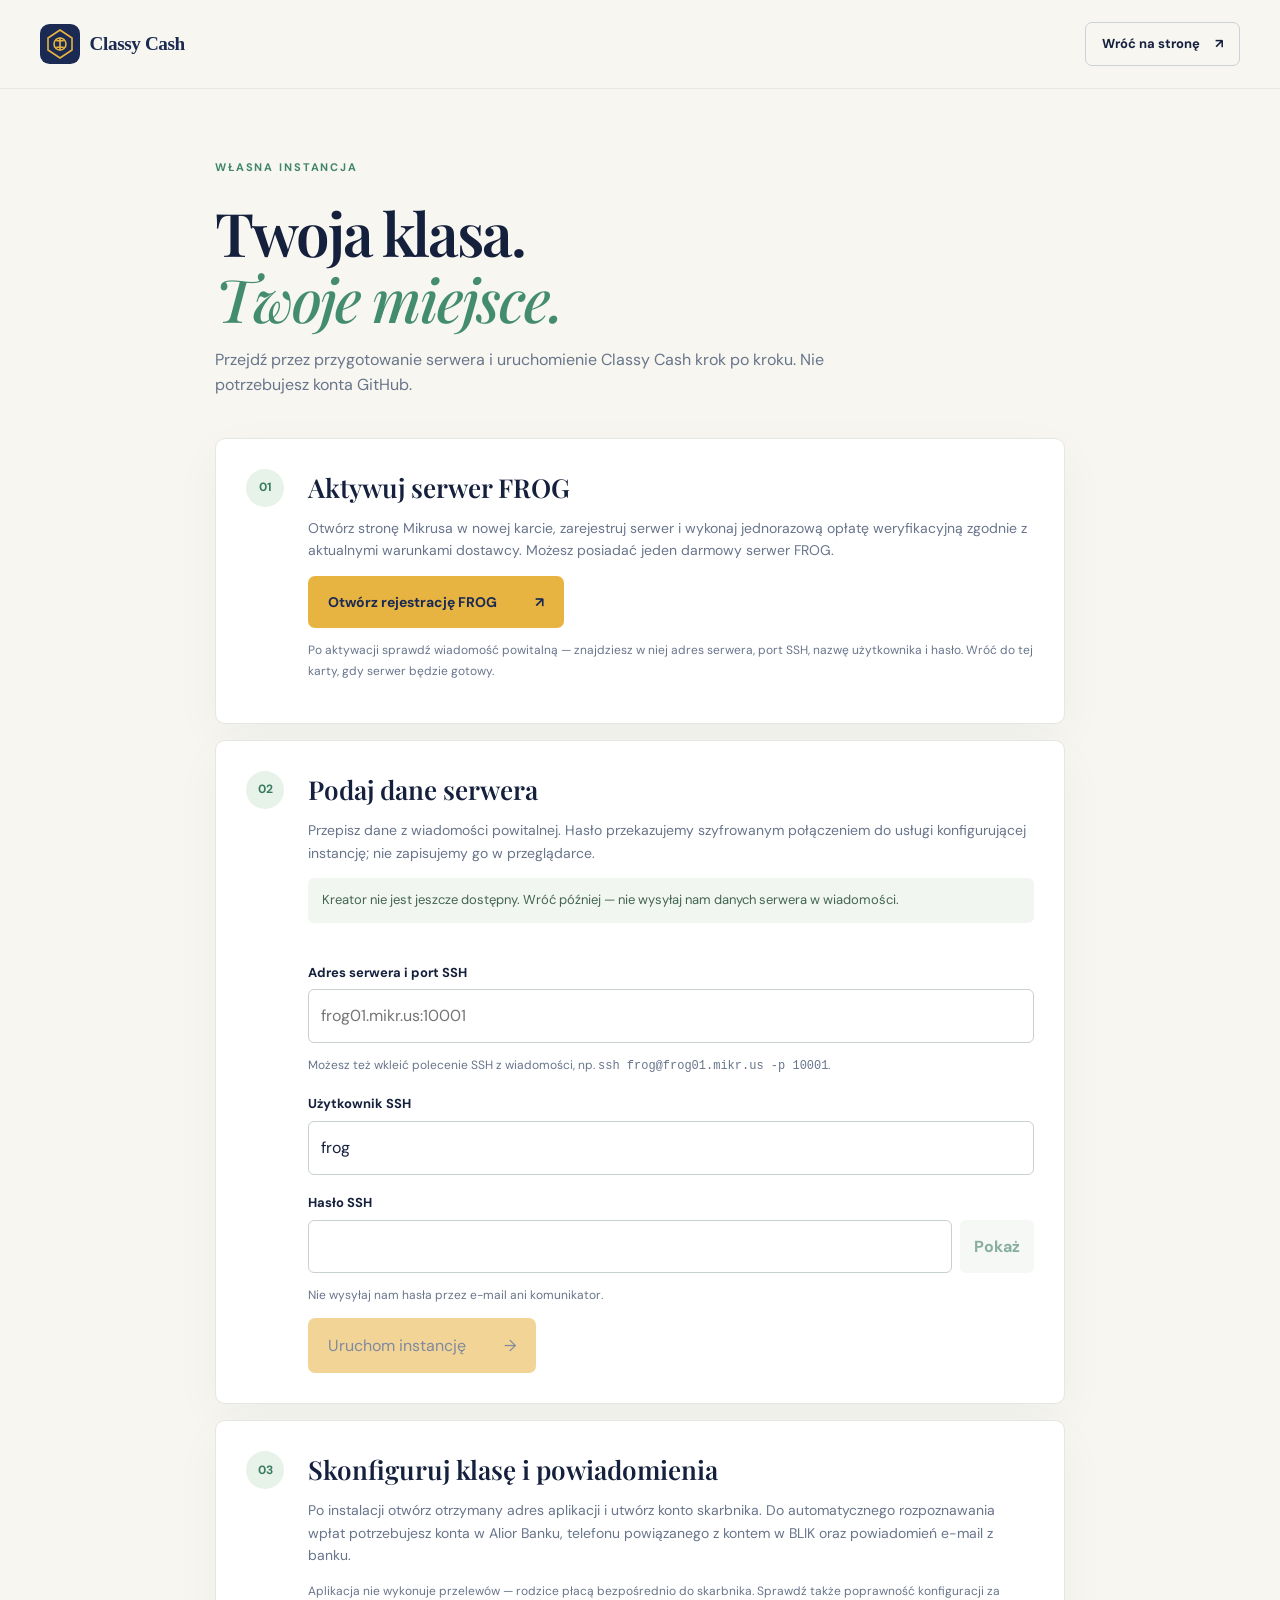
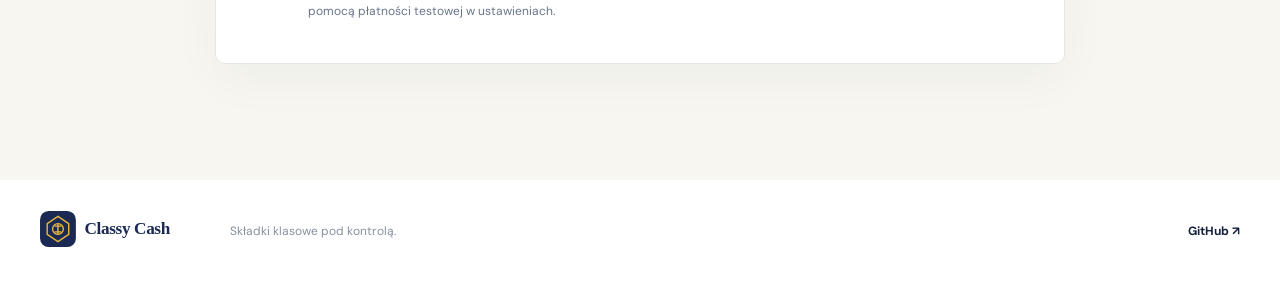
==== start.html @ f27b6c05 "Add guided FROG setup interface" ====
<!doctype html>
<html lang="pl">
<head>
  <meta charset="utf-8">
  <meta name="viewport" content="width=device-width,initial-scale=1">
  <meta name="robots" content="noindex">
  <meta name="theme-color" content="#1a2a52">
  <link rel="icon" href="assets/brand/icon.svg" type="image/svg+xml">
  <link rel="stylesheet" href="style.css">
  <link rel="stylesheet" href="wizard.css">
  <script src="wizard.js" defer></script>
  <title>Własna instancja — Classy Cash</title>
</head>
<body>
  <a class="skip" href="#tresc">Przejdź do treści</a>
  <header class="site-header"><nav class="nav wrap" aria-label="Nawigacja"><a class="brand" href="/"><img src="assets/brand/logo.svg" alt="Classy Cash" width="184" height="40"></a><a class="nav-cta" href="/">Wróć na stronę <span aria-hidden="true">↗</span></a></nav></header>
  <main id="tresc" class="wizard wrap">
    <div class="wizard-intro"><p class="section-label">WŁASNA INSTANCJA</p><h1>Twoja klasa.<br><em>Twoje miejsce.</em></h1><p>Przejdź przez przygotowanie serwera i uruchomienie Classy Cash krok po kroku. Nie potrzebujesz konta GitHub.</p></div>
    <section class="wizard-card" aria-labelledby="register-heading"><span class="wizard-number">01</span><div><h2 id="register-heading">Aktywuj serwer FROG</h2><p>Otwórz stronę Mikrusa w nowej karcie, zarejestruj serwer i wykonaj jednorazową opłatę weryfikacyjną zgodnie z aktualnymi warunkami dostawcy. Możesz posiadać jeden darmowy serwer FROG.</p><a class="button button-gold" href="https://frog.mikr.us/" target="_blank" rel="noopener noreferrer">Otwórz rejestrację FROG <span aria-hidden="true">↗</span><span class="sr-only"> (otwiera nową kartę)</span></a><p class="wizard-hint">Po aktywacji sprawdź wiadomość powitalną — znajdziesz w niej adres serwera, port SSH, nazwę użytkownika i hasło. Wróć do tej karty, gdy serwer będzie gotowy.</p></div></section>
    <section class="wizard-card" aria-labelledby="server-heading"><span class="wizard-number">02</span><div><h2 id="server-heading">Podaj dane serwera</h2><p>Przepisz dane z wiadomości powitalnej. Hasło przekazujemy szyfrowanym połączeniem do usługi konfigurującej instancję; nie zapisujemy go w przeglądarce.</p><div id="availability" class="wizard-notice" role="status">Sprawdzamy dostępność kreatora…</div>
      <form id="setup-form" novalidate>
        <fieldset id="setup-fields" disabled><label for="host">Adres serwera i port SSH</label><input id="host" name="host" placeholder="frog01.mikr.us:10001" autocomplete="off" autocapitalize="none" spellcheck="false" required><p class="wizard-hint">Możesz też wkleić polecenie SSH z wiadomości, np. <code>ssh frog@frog01.mikr.us -p 10001</code>.</p>
        <label for="login">Użytkownik SSH</label><input id="login" name="login" value="frog" autocomplete="username" autocapitalize="none" spellcheck="false" required>
        <label for="password">Hasło SSH</label><div class="password-row"><input id="password" name="password" type="password" autocomplete="current-password" required><button id="show-password" type="button" aria-controls="password" aria-pressed="false">Pokaż</button></div><p class="wizard-hint">Nie wysyłaj nam hasła przez e-mail ani komunikator.</p>
        <button class="button button-gold" type="submit">Uruchom instancję <span aria-hidden="true">→</span></button></fieldset>
      </form><div id="setup-status" class="wizard-notice" role="status" aria-live="polite" hidden></div>
    </div></section>
    <section class="wizard-card" aria-labelledby="finish-heading"><span class="wizard-number">03</span><div><h2 id="finish-heading">Skonfiguruj klasę i powiadomienia</h2><p>Po instalacji otwórz otrzymany adres aplikacji i utwórz konto skarbnika. Do automatycznego rozpoznawania wpłat potrzebujesz konta w Alior Banku, telefonu powiązanego z kontem w BLIK oraz powiadomień e-mail z banku.</p><p class="wizard-hint">Aplikacja nie wykonuje przelewów — rodzice płacą bezpośrednio do skarbnika. Sprawdź także poprawność konfiguracji za pomocą płatności testowej w ustawieniach.</p></div></section>
  </main>
  <footer><div class="wrap footer-inner"><a class="footer-brand" href="/"><img src="assets/brand/logo.svg" alt="Classy Cash" width="165" height="36"></a><p>Składki klasowe pod kontrolą.</p><a href="https://github.com/classy-cash">GitHub ↗</a></div></footer>
</body></html>
---- style.css ----
@import url('https://fonts.googleapis.com/css2?family=DM+Sans:wght@400;500;600;700&family=Playfair+Display:ital,wght@0,500;0,600;0,700;1,500;1,600&display=swap');
:root{--navy:#1a2a52;--ink:#15203d;--amber:#e8b441;--green:#2aa57f;--ivory:#f7f6f0;--muted:#64708a;--line:#e3e4df;--serif:'Playfair Display',Georgia,serif;--sans:'DM Sans',Inter,system-ui,sans-serif}
*{box-sizing:border-box}html{scroll-behavior:smooth}body{margin:0;background:var(--ivory);color:var(--ink);font-family:var(--sans);font-size:16px;line-height:1.6}a{color:inherit}button,a,summary{outline-offset:4px}a:focus-visible,summary:focus-visible{outline:3px solid var(--green)}.wrap{width:min(100% - 48px,1200px);margin-inline:auto}.skip{position:absolute;top:-80px;left:16px;z-index:10;background:#fff;padding:8px 16px}.skip:focus{top:8px}.site-header{background:var(--ivory);border-bottom:1px solid rgba(26,42,82,.08)}.nav{height:88px;display:flex;align-items:center;gap:35px}.brand{display:flex;align-items:center;margin-right:auto}.brand img{width:184px;height:auto}.nav-links{display:flex;align-items:center;gap:32px;font-size:13px;font-weight:600}.nav-links a{text-decoration:none}.nav-links a:hover,.text-link:hover{text-decoration:underline}.nav-cta{font-size:13px;font-weight:700;text-decoration:none;border:1px solid #cbd1d7;border-radius:7px;padding:11px 16px}.nav-cta span{margin-left:12px}.hero{background:var(--navy);color:#fff;overflow:hidden}.hero-inner{min-height:598px;display:grid;grid-template-columns:1fr 1fr;align-items:center;gap:70px;padding-block:75px 65px}.hero-copy{position:relative;z-index:1}.eyebrow,.section-label{font-size:11px;letter-spacing:.17em;font-weight:700;color:#40866c;margin:0 0 22px}.eyebrow{color:#e8b441}.dot{display:inline-block;width:7px;height:7px;border-radius:50%;background:var(--amber);margin-right:9px;vertical-align:2px}.hero h1,.section h2,.closing h2{font-family:var(--serif);font-weight:600;line-height:1.12;letter-spacing:-.035em;margin:0}.hero h1{font-size:clamp(48px,5vw,72px)}h1 em,h2 em{font-weight:500;color:var(--amber)}.hero-lede{max-width:490px;color:#d5dce8;font-size:17px;line-height:1.8;margin:28px 0 29px}.hero-actions{display:flex;gap:12px;flex-wrap:wrap}.button{display:inline-flex;align-items:center;justify-content:center;gap:38px;padding:15px 20px;border-radius:7px;text-decoration:none;font-weight:700;font-size:14px}.button-gold{background:var(--amber);color:var(--navy)}.button-gold:hover{background:#f4c95e}.button-ghost{border:1px solid rgba(255,255,255,.32);color:#fff}.button-ghost:hover{background:rgba(255,255,255,.08)}.hero-note{font-size:12px;color:#b9c4d8;margin:25px 0 0}.hero-note span{color:var(--amber);margin-right:6px}.hero-visual{position:relative;min-width:0}.visual-orbit{position:absolute;border:1px solid rgba(232,180,65,.16);border-radius:50%;pointer-events:none}.orbit-one{width:510px;height:510px;top:-100px;left:-40px}.orbit-two{width:650px;height:650px;top:-170px;left:-110px}.dashboard{position:relative;background:#fff;border-radius:11px;color:var(--ink);box-shadow:0 24px 65px rgba(4,15,36,.26);transform:rotate(1.5deg);overflow:hidden}.dashboard-top{height:53px;border-bottom:1px solid #edf0ee;display:flex;align-items:center;justify-content:space-between;padding:0 20px}.dashboard-brand{display:flex;align-items:center;gap:9px;font-family:var(--serif);font-size:13px}.dashboard-menu{color:#a7b0c0;letter-spacing:3px}.dashboard-body{padding:21px}.dashboard-kicker{font-size:8px;color:#8a98a1;font-weight:700;letter-spacing:.12em;margin:0}.dashboard-kicker span{color:#dbb156;margin:0 8px}.dashboard h2{font-family:var(--serif);font-size:23px;margin:10px 0 0}.dashboard h2 span{color:#d4aa46}.dashboard-sub{font-size:10px;color:#8c98a6;margin:2px 0 15px}.dashboard-cards{display:grid;grid-template-columns:1fr 1fr;gap:9px}.mini-card{background:#f8f9f6;border:1px solid #edf0ec;border-radius:7px;padding:12px;display:flex;flex-direction:column}.mini-card>span{font-size:9px;color:#7b8797}.mini-card strong{font-size:17px;margin-top:5px}.mini-card strong small{font-size:10px}.mini-card em{font-size:8px;font-style:normal;color:#549477;margin-top:2px}.dashboard-list{padding-top:18px}.list-title{display:flex;justify-content:space-between;font-size:10px}.list-title span{color:#8594a6;font-size:8px}.payment-row{display:flex;align-items:center;gap:9px;border-bottom:1px solid #eff1ef;padding:9px 0}.payment-row>div{display:flex;flex-direction:column;flex:1;line-height:1.3}.payment-row strong{font-size:9px}.payment-row small{font-size:8px;color:#95a0ac}.payment-row>b{font-size:9px;color:#367b61}.avatar{width:27px;height:27px;border-radius:50%;display:grid;place-items:center;font-size:8px;font-weight:700}.avatar-green{background:#e3f5ea;color:#45816b}.avatar-gold{background:#f7edcf;color:#99772f}.avatar-blue{background:#e6ecf5;color:#5c7294}.visual-caption{margin:0;padding:0 21px 12px;color:#929ba7;font-size:8px}.floating-note{position:absolute;right:-25px;bottom:48px;background:#fff;border-radius:8px;color:var(--ink);box-shadow:0 14px 35px rgba(0,0,0,.14);padding:11px 14px;display:flex;gap:10px;align-items:center}.floating-note div{display:flex;flex-direction:column}.floating-note strong{font-size:10px}.floating-note small{font-size:9px;color:#8a96a4}.check{width:28px;height:28px;border-radius:50%;background:#e6f5ee;color:#2b9271;display:grid;place-items:center;font-weight:700}.hero-bottom{border-top:1px solid rgba(255,255,255,.13);display:flex;justify-content:center;gap:30px;padding-block:20px;color:#b5c0d1;font-size:11px}.hero-bottom span:nth-child(even){color:var(--amber)}.section{padding-block:110px}.intro{display:grid;grid-template-columns:1fr 1fr;gap:30px 90px}.section h2,.closing h2{font-size:clamp(36px,4vw,54px)}.section h2 em{color:#438c70}.section-intro{max-width:470px;margin:34px 0 0;color:#66728a;line-height:1.85}.features{grid-column:1/-1;display:grid;grid-template-columns:repeat(4,1fr);gap:14px;margin-top:25px}.feature{background:#fff;border:1px solid #e9eae5;border-radius:9px;padding:23px 22px 26px;min-height:222px;position:relative}.feature-icon{width:40px;height:40px;background:#edf6f0;color:#398163;border-radius:8px;display:grid;place-items:center;font-size:19px}.feature-number{position:absolute;right:20px;top:24px;font-size:10px;color:#a9b2b4}.feature h3{font-family:var(--serif);font-size:18px;margin:22px 0 8px}.feature p{font-size:13px;line-height:1.7;color:#6b7890;margin:0}.how{background:#ebece3}.how-layout{display:grid;grid-template-columns:1fr 1fr;gap:100px}.how-heading>p:last-child{color:#68758b;max-width:390px;margin-top:24px}.steps article{display:flex;gap:23px;padding:23px 0;border-bottom:1px solid #d3d9d2}.steps article:first-child{padding-top:0}.steps article>span{font-family:var(--serif);color:#4a987b;font-size:22px}.steps h3{margin:0 0 4px;font-size:16px}.steps p{color:#6b7890;font-size:13px;line-height:1.7;margin:0}.demo{padding-block:110px}.demo-card{background:var(--navy);border-radius:12px;color:#fff;display:grid;grid-template-columns:1fr 1fr;overflow:hidden;min-height:390px}.demo-card>div:first-child{padding:60px 64px}.section-label-light{color:var(--amber)}.demo-card h2 em,.closing h2 em{color:var(--amber)}.demo-card p:not(.section-label){color:#cbd5e4;max-width:470px;font-size:15px}.availability{display:inline-block;background:rgba(255,255,255,.08);border:1px solid rgba(255,255,255,.14);border-radius:8px;font-size:12px;margin-top:14px;padding:13px 16px;color:#f0f2f5}.demo-illustration{position:relative;min-height:360px;background:radial-gradient(circle at 65% 55%,rgba(63,154,121,.4),transparent 60%)}.paper{position:absolute;background:#fff;border-radius:10px;width:260px;height:300px;top:52px;left:23%;box-shadow:0 16px 45px rgba(0,0,0,.17)}.paper-back{transform:rotate(11deg);background:#d5e6d5}.paper-front{transform:rotate(-5deg);padding:24px;color:var(--ink)}.paper-top{display:flex;justify-content:space-between;font-size:9px;letter-spacing:.12em;font-weight:700}.paper-top b{font-size:22px;color:var(--amber)}.paper-line{background:#e6ebe7;height:7px;border-radius:4px;width:75px;margin-top:10px}.paper-line.wide{width:145px;height:11px;background:#bac8c3;margin-top:20px}.paper-line.short{width:50px;height:5px}.paper-row{display:flex;align-items:center;gap:10px;border-bottom:1px solid #eff2ef;padding:13px 0}.paper-row i{background:#e9f4ec;border-radius:50%;width:30px;height:30px}.paper-row div{flex:1}.paper-row div .paper-line{margin-top:5px}.paper-row span{color:var(--green)}.install{display:grid;grid-template-columns:1fr 1fr;gap:120px;align-items:center}.install-copy>p:not(.section-label){max-width:440px;color:#68758b}.text-link{display:inline-block;margin-top:18px;color:#276c52;font-weight:700;text-decoration:none}.fine-print{font-size:12px;line-height:1.6}.install-panel{border:1px solid #e5e8e0;background:#fff;border-radius:10px;padding:30px;box-shadow:0 15px 60px rgba(26,42,82,.06)}.install-panel-top{display:flex;justify-content:space-between;font-size:10px;color:#759184;font-weight:700;letter-spacing:.15em}.install-panel-top span:last-child{color:var(--amber);font-size:20px}.install-panel h3{font-family:var(--serif);font-size:25px;margin:14px 0 24px}.install-panel ol{margin:0;padding:0;list-style:none}.install-panel li{display:flex;gap:15px;margin:20px 0}.install-panel li>span{flex:none;width:29px;height:29px;border-radius:50%;background:#e7f2e9;color:#397b62;display:grid;place-items:center;font-size:12px;font-weight:700}.install-panel li strong{font-size:14px}.install-panel li p{margin:3px 0 0;color:#718096;font-size:12px}.install-status{background:#f4f5f1;border-radius:6px;padding:12px;color:#6f7a88;font-size:12px}.faq{background:#eceee8}.faq-layout{display:grid;grid-template-columns:1fr 1fr;gap:100px}.faq-list details{border-bottom:1px solid #d5dbd4}.faq-list details:first-child{border-top:1px solid #d5dbd4}.faq-list summary{list-style:none;cursor:pointer;display:flex;justify-content:space-between;gap:20px;padding:21px 0;font-size:14px;font-weight:700}.faq-list summary::-webkit-details-marker{display:none}.faq-list summary:after{content:'+';font-size:20px;color:#4b9277;line-height:1}.faq-list details[open] summary:after{content:'−'}.faq-list details p{margin:0 0 22px;color:#66728a;font-size:13px;line-height:1.8}.closing{background:var(--navy);color:white}.closing-inner{padding-block:80px;display:flex;justify-content:space-between;align-items:end;gap:30px}.closing-inner p:not(.section-label){color:#bfcadd}.closing h2{font-size:clamp(36px,4vw,50px)}footer{background:#fff}.footer-inner{display:flex;align-items:center;gap:25px;padding-block:30px;font-size:12px;color:#8791a0}.footer-brand img{width:165px;height:auto}.footer-inner p{margin-right:auto}.footer-inner>a:last-child{font-weight:700;text-decoration:none;color:var(--ink)}@media(max-width:900px){.nav-links{gap:15px}.hero-inner{gap:35px}.features{grid-template-columns:repeat(2,1fr)}.how-layout,.faq-layout{gap:45px}.install{gap:45px}.floating-note{right:-5px}}@media(max-width:680px){.wrap{width:min(100% - 32px,1200px)}.nav{height:70px}.brand img{width:155px}.nav-links{display:none}.nav-cta{padding:8px 10px;font-size:12px}.hero-inner{grid-template-columns:1fr;padding-block:62px 55px;gap:65px}.hero h1{font-size:48px}.hero-lede{font-size:15px}.hero-visual{max-width:450px;margin:auto}.floating-note{right:-4px}.hero-bottom{gap:10px;flex-wrap:wrap;font-size:10px}.section{padding-block:75px}.intro,.how-layout,.install,.faq-layout{grid-template-columns:1fr;gap:25px}.section-intro{margin:0}.features{grid-template-columns:1fr 1fr;margin-top:8px}.feature{padding:18px;min-height:210px}.feature h3{font-size:16px}.demo-card{grid-template-columns:1fr}.demo-card>div:first-child{padding:38px 28px 15px}.demo-illustration{min-height:330px}.paper{left:calc(50% - 130px);top:10px}.install-panel{padding:24px}.closing-inner{display:block;padding-block:60px}.closing .button{margin-top:15px}.footer-inner{flex-wrap:wrap;gap:12px}.footer-inner p{width:100%;margin:0}.faq-list{margin-top:10px}}@media(max-width:390px){.features{grid-template-columns:1fr}.feature{min-height:0}.hero h1{font-size:41px}.dashboard-body{padding:15px}.mini-card strong{font-size:14px}.hero-bottom span:nth-child(even){display:none}}
---- wizard.css ----
.wizard{max-width:850px;padding-block:70px 100px}.wizard-intro{max-width:650px;margin-bottom:40px}.wizard h1{font:600 clamp(42px,6vw,60px)/1.1 var(--serif);letter-spacing:-.035em;margin:0}.wizard h1 em{color:#438c70}.wizard-intro>p:last-child{color:#68758b}.wizard-card{display:grid;grid-template-columns:44px 1fr;gap:18px;background:white;border:1px solid #e5e8e0;border-radius:10px;padding:30px;margin:16px 0;box-shadow:0 15px 50px rgba(26,42,82,.04)}.wizard-number{width:38px;height:38px;border-radius:50%;background:#e7f2e9;color:#397b62;display:grid;place-items:center;font-weight:700;font-size:12px}.wizard-card h2{font:600 26px/1.2 var(--serif);margin:3px 0 14px}.wizard-card p{color:#68758b;font-size:14px}.wizard-card .wizard-hint{font-size:12px;line-height:1.7}.wizard-card form{margin-top:22px}.wizard-card fieldset{border:0;padding:0;margin:0;min-width:0}.wizard-card label{display:block;font-size:13px;font-weight:700;margin:18px 0 6px}.wizard-card input{display:block;width:100%;border:1px solid #c8d1cb;border-radius:6px;padding:13px 12px;font:inherit;color:var(--ink);background:#fff}.wizard-card input:focus{outline:3px solid #a4d4bb;outline-offset:2px}.wizard-card button{border:0;cursor:pointer;font:inherit}.wizard-card button:focus-visible{outline:3px solid var(--green);outline-offset:4px}.wizard-card button:disabled{cursor:not-allowed;opacity:.55}.password-row{display:flex;gap:8px}.password-row button{background:#edf3ee;color:#276c52;border-radius:6px;font-weight:700;padding:0 14px}.wizard-notice{background:#f2f6f0;color:#426451;border-radius:6px;padding:12px 14px;font-size:13px}.wizard-notice.error{background:#fff1ee;color:#a3342c}.wizard-notice a{font-weight:700}.sr-only{position:absolute;width:1px;height:1px;padding:0;margin:-1px;overflow:hidden;clip:rect(0,0,0,0);white-space:nowrap;border:0}@media(max-width:600px){.wizard{padding-block:45px 70px}.wizard-card{grid-template-columns:1fr;padding:22px}.wizard-card .button{width:100%;gap:12px}}
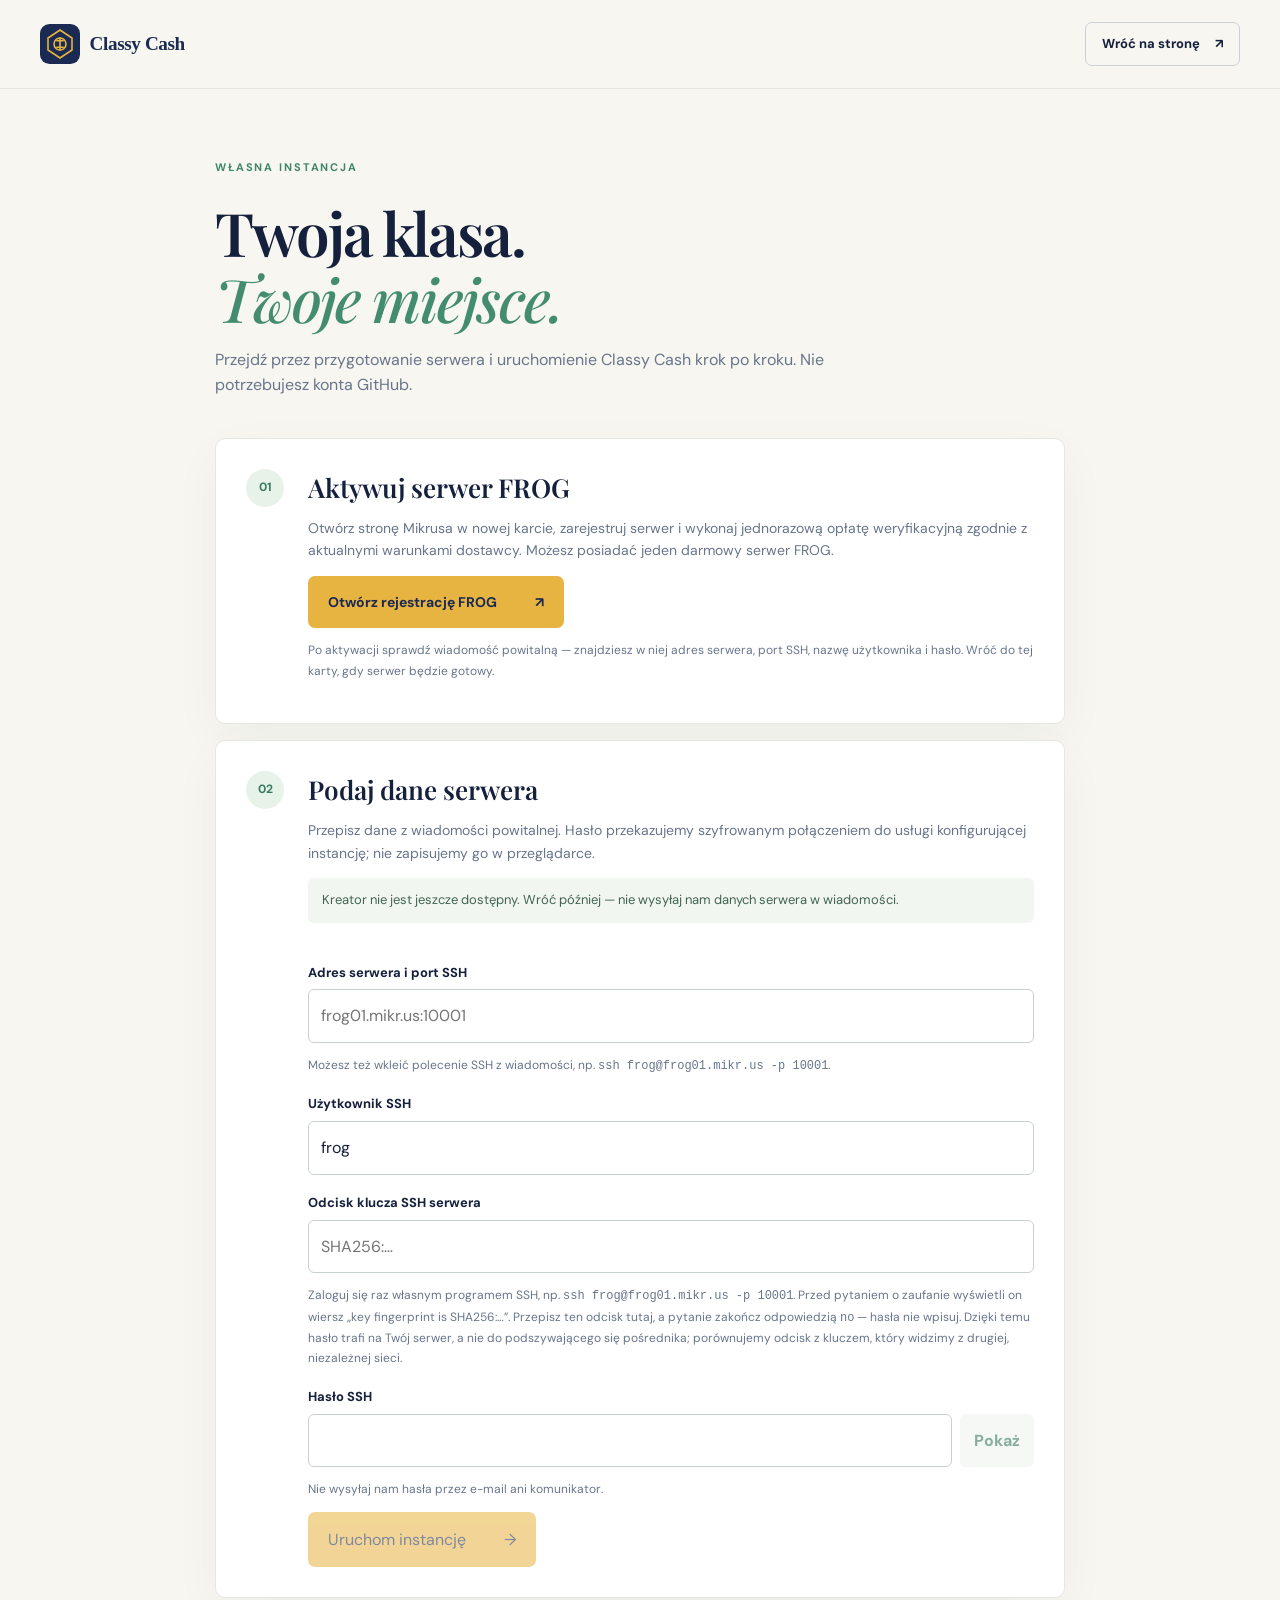
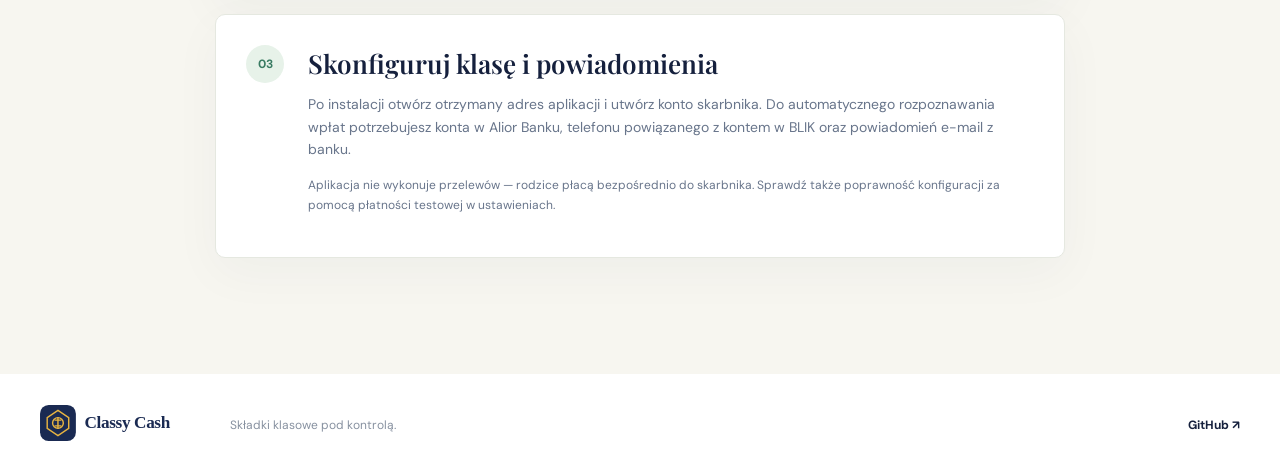
==== commit 6e8bfb60: "Ask for the server's SSH key fingerprint and allow a safe retry The setup service pins the host key " ====
--- a/start.html
+++ b/start.html
@@ -21,9 +21,10 @@
       <form id="setup-form" novalidate>
         <fieldset id="setup-fields" disabled><label for="host">Adres serwera i port SSH</label><input id="host" name="host" placeholder="frog01.mikr.us:10001" autocomplete="off" autocapitalize="none" spellcheck="false" required><p class="wizard-hint">Możesz też wkleić polecenie SSH z wiadomości, np. <code>ssh frog@frog01.mikr.us -p 10001</code>.</p>
         <label for="login">Użytkownik SSH</label><input id="login" name="login" value="frog" autocomplete="username" autocapitalize="none" spellcheck="false" required>
+        <label for="fingerprint">Odcisk klucza SSH serwera</label><input id="fingerprint" name="fingerprint" placeholder="SHA256:…" autocomplete="off" autocapitalize="none" spellcheck="false" required><p class="wizard-hint">Zaloguj się raz własnym programem SSH, np. <code>ssh frog@frog01.mikr.us -p 10001</code>. Przed pytaniem o zaufanie wyświetli on wiersz „key fingerprint is SHA256:…”. Przepisz ten odcisk tutaj, a pytanie zakończ odpowiedzią <code>no</code> — hasła nie wpisuj. Dzięki temu hasło trafi na Twój serwer, a nie do podszywającego się pośrednika; porównujemy odcisk z kluczem, który widzimy z drugiej, niezależnej sieci.</p>
         <label for="password">Hasło SSH</label><div class="password-row"><input id="password" name="password" type="password" autocomplete="current-password" required><button id="show-password" type="button" aria-controls="password" aria-pressed="false">Pokaż</button></div><p class="wizard-hint">Nie wysyłaj nam hasła przez e-mail ani komunikator.</p>
         <button class="button button-gold" type="submit">Uruchom instancję <span aria-hidden="true">→</span></button></fieldset>
-      </form><div id="setup-status" class="wizard-notice" role="status" aria-live="polite" hidden></div>
+      </form><div id="claim-notice" class="wizard-notice" role="status" hidden><strong>Zapisz kod pierwszego uruchomienia:</strong> <code id="claim-code"></code><p class="wizard-hint">Będzie potrzebny do założenia konta skarbnika. Zapisz go w bezpiecznym miejscu — nie pokażemy go ponownie po zamknięciu tej karty.</p></div><div id="setup-status" class="wizard-notice" role="status" aria-live="polite" hidden></div>
     </div></section>
     <section class="wizard-card" aria-labelledby="finish-heading"><span class="wizard-number">03</span><div><h2 id="finish-heading">Skonfiguruj klasę i powiadomienia</h2><p>Po instalacji otwórz otrzymany adres aplikacji i utwórz konto skarbnika. Do automatycznego rozpoznawania wpłat potrzebujesz konta w Alior Banku, telefonu powiązanego z kontem w BLIK oraz powiadomień e-mail z banku.</p><p class="wizard-hint">Aplikacja nie wykonuje przelewów — rodzice płacą bezpośrednio do skarbnika. Sprawdź także poprawność konfiguracji za pomocą płatności testowej w ustawieniach.</p></div></section>
   </main>
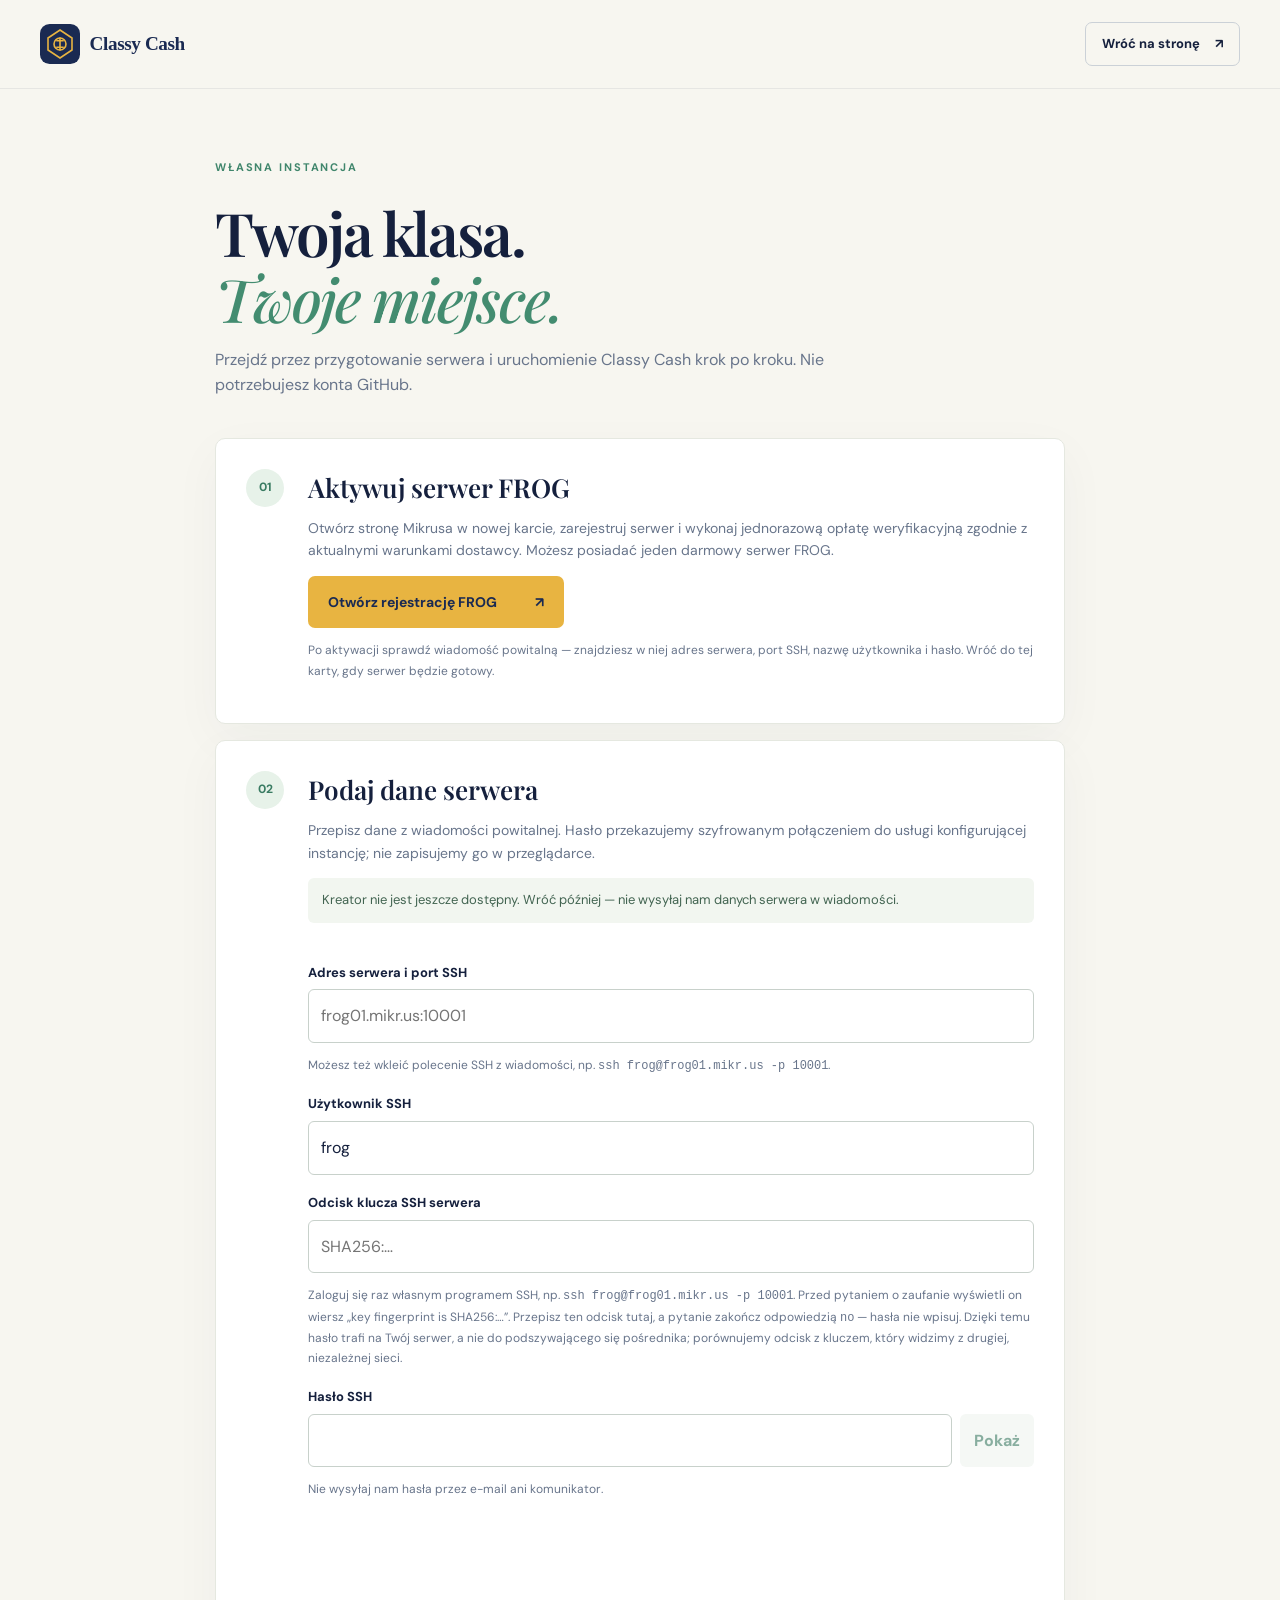
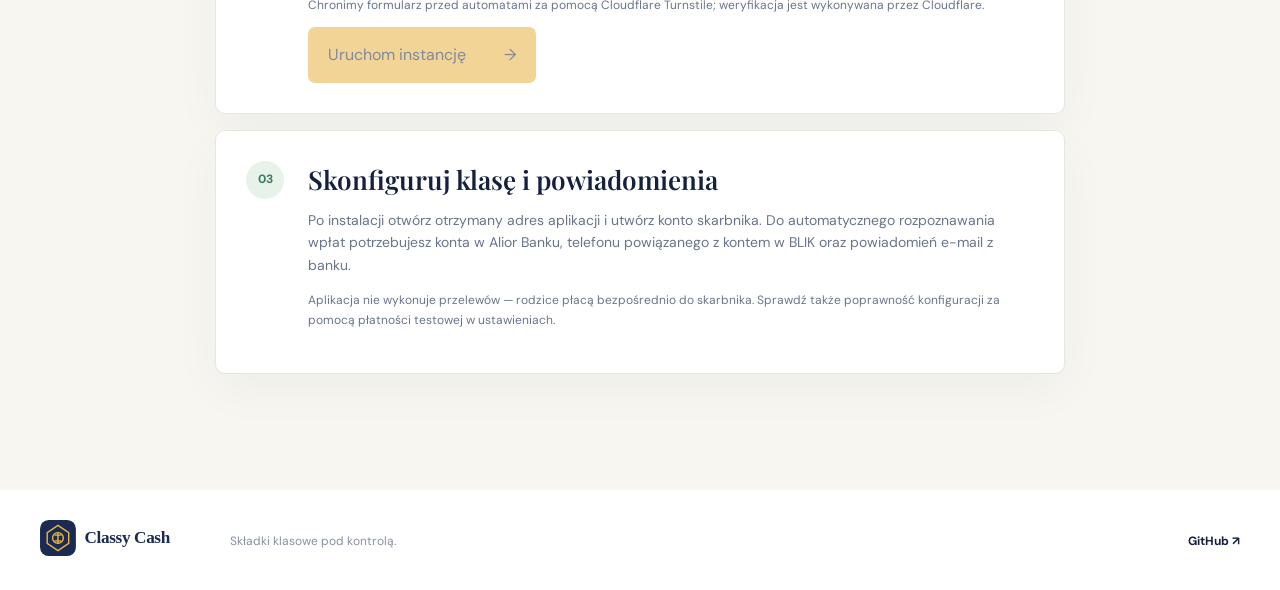
==== commit a0dffc15: "Add Cloudflare Turnstile to the setup wizard The widget loads only after the service reports ready a" ====
--- a/start.html
+++ b/start.html
@@ -23,7 +23,8 @@
         <label for="login">Użytkownik SSH</label><input id="login" name="login" value="frog" autocomplete="username" autocapitalize="none" spellcheck="false" required>
         <label for="fingerprint">Odcisk klucza SSH serwera</label><input id="fingerprint" name="fingerprint" placeholder="SHA256:…" autocomplete="off" autocapitalize="none" spellcheck="false" required><p class="wizard-hint">Zaloguj się raz własnym programem SSH, np. <code>ssh frog@frog01.mikr.us -p 10001</code>. Przed pytaniem o zaufanie wyświetli on wiersz „key fingerprint is SHA256:…”. Przepisz ten odcisk tutaj, a pytanie zakończ odpowiedzią <code>no</code> — hasła nie wpisuj. Dzięki temu hasło trafi na Twój serwer, a nie do podszywającego się pośrednika; porównujemy odcisk z kluczem, który widzimy z drugiej, niezależnej sieci.</p>
         <label for="password">Hasło SSH</label><div class="password-row"><input id="password" name="password" type="password" autocomplete="current-password" required><button id="show-password" type="button" aria-controls="password" aria-pressed="false">Pokaż</button></div><p class="wizard-hint">Nie wysyłaj nam hasła przez e-mail ani komunikator.</p>
-        <button class="button button-gold" type="submit">Uruchom instancję <span aria-hidden="true">→</span></button></fieldset>
+        <div id="turnstile" class="turnstile"></div><p class="wizard-hint">Chronimy formularz przed automatami za pomocą Cloudflare Turnstile; weryfikacja jest wykonywana przez Cloudflare.</p>
+                <button class="button button-gold" type="submit">Uruchom instancję <span aria-hidden="true">→</span></button></fieldset>
       </form><div id="claim-notice" class="wizard-notice" role="status" hidden><strong>Zapisz kod pierwszego uruchomienia:</strong> <code id="claim-code"></code><p class="wizard-hint">Będzie potrzebny do założenia konta skarbnika. Zapisz go w bezpiecznym miejscu — nie pokażemy go ponownie po zamknięciu tej karty.</p></div><div id="setup-status" class="wizard-notice" role="status" aria-live="polite" hidden></div>
     </div></section>
     <section class="wizard-card" aria-labelledby="finish-heading"><span class="wizard-number">03</span><div><h2 id="finish-heading">Skonfiguruj klasę i powiadomienia</h2><p>Po instalacji otwórz otrzymany adres aplikacji i utwórz konto skarbnika. Do automatycznego rozpoznawania wpłat potrzebujesz konta w Alior Banku, telefonu powiązanego z kontem w BLIK oraz powiadomień e-mail z banku.</p><p class="wizard-hint">Aplikacja nie wykonuje przelewów — rodzice płacą bezpośrednio do skarbnika. Sprawdź także poprawność konfiguracji za pomocą płatności testowej w ustawieniach.</p></div></section>
--- a/wizard.css
+++ b/wizard.css
@@ -1 +1,2 @@
 .wizard{max-width:850px;padding-block:70px 100px}.wizard-intro{max-width:650px;margin-bottom:40px}.wizard h1{font:600 clamp(42px,6vw,60px)/1.1 var(--serif);letter-spacing:-.035em;margin:0}.wizard h1 em{color:#438c70}.wizard-intro>p:last-child{color:#68758b}.wizard-card{display:grid;grid-template-columns:44px 1fr;gap:18px;background:white;border:1px solid #e5e8e0;border-radius:10px;padding:30px;margin:16px 0;box-shadow:0 15px 50px rgba(26,42,82,.04)}.wizard-number{width:38px;height:38px;border-radius:50%;background:#e7f2e9;color:#397b62;display:grid;place-items:center;font-weight:700;font-size:12px}.wizard-card h2{font:600 26px/1.2 var(--serif);margin:3px 0 14px}.wizard-card p{color:#68758b;font-size:14px}.wizard-card .wizard-hint{font-size:12px;line-height:1.7}.wizard-card form{margin-top:22px}.wizard-card fieldset{border:0;padding:0;margin:0;min-width:0}.wizard-card label{display:block;font-size:13px;font-weight:700;margin:18px 0 6px}.wizard-card input{display:block;width:100%;border:1px solid #c8d1cb;border-radius:6px;padding:13px 12px;font:inherit;color:var(--ink);background:#fff}.wizard-card input:focus{outline:3px solid #a4d4bb;outline-offset:2px}.wizard-card button{border:0;cursor:pointer;font:inherit}.wizard-card button:focus-visible{outline:3px solid var(--green);outline-offset:4px}.wizard-card button:disabled{cursor:not-allowed;opacity:.55}.password-row{display:flex;gap:8px}.password-row button{background:#edf3ee;color:#276c52;border-radius:6px;font-weight:700;padding:0 14px}.wizard-notice{background:#f2f6f0;color:#426451;border-radius:6px;padding:12px 14px;font-size:13px}.wizard-notice.error{background:#fff1ee;color:#a3342c}.wizard-notice a{font-weight:700}.sr-only{position:absolute;width:1px;height:1px;padding:0;margin:-1px;overflow:hidden;clip:rect(0,0,0,0);white-space:nowrap;border:0}@media(max-width:600px){.wizard{padding-block:45px 70px}.wizard-card{grid-template-columns:1fr;padding:22px}.wizard-card .button{width:100%;gap:12px}}
+.turnstile{min-height:65px;margin-top:18px}
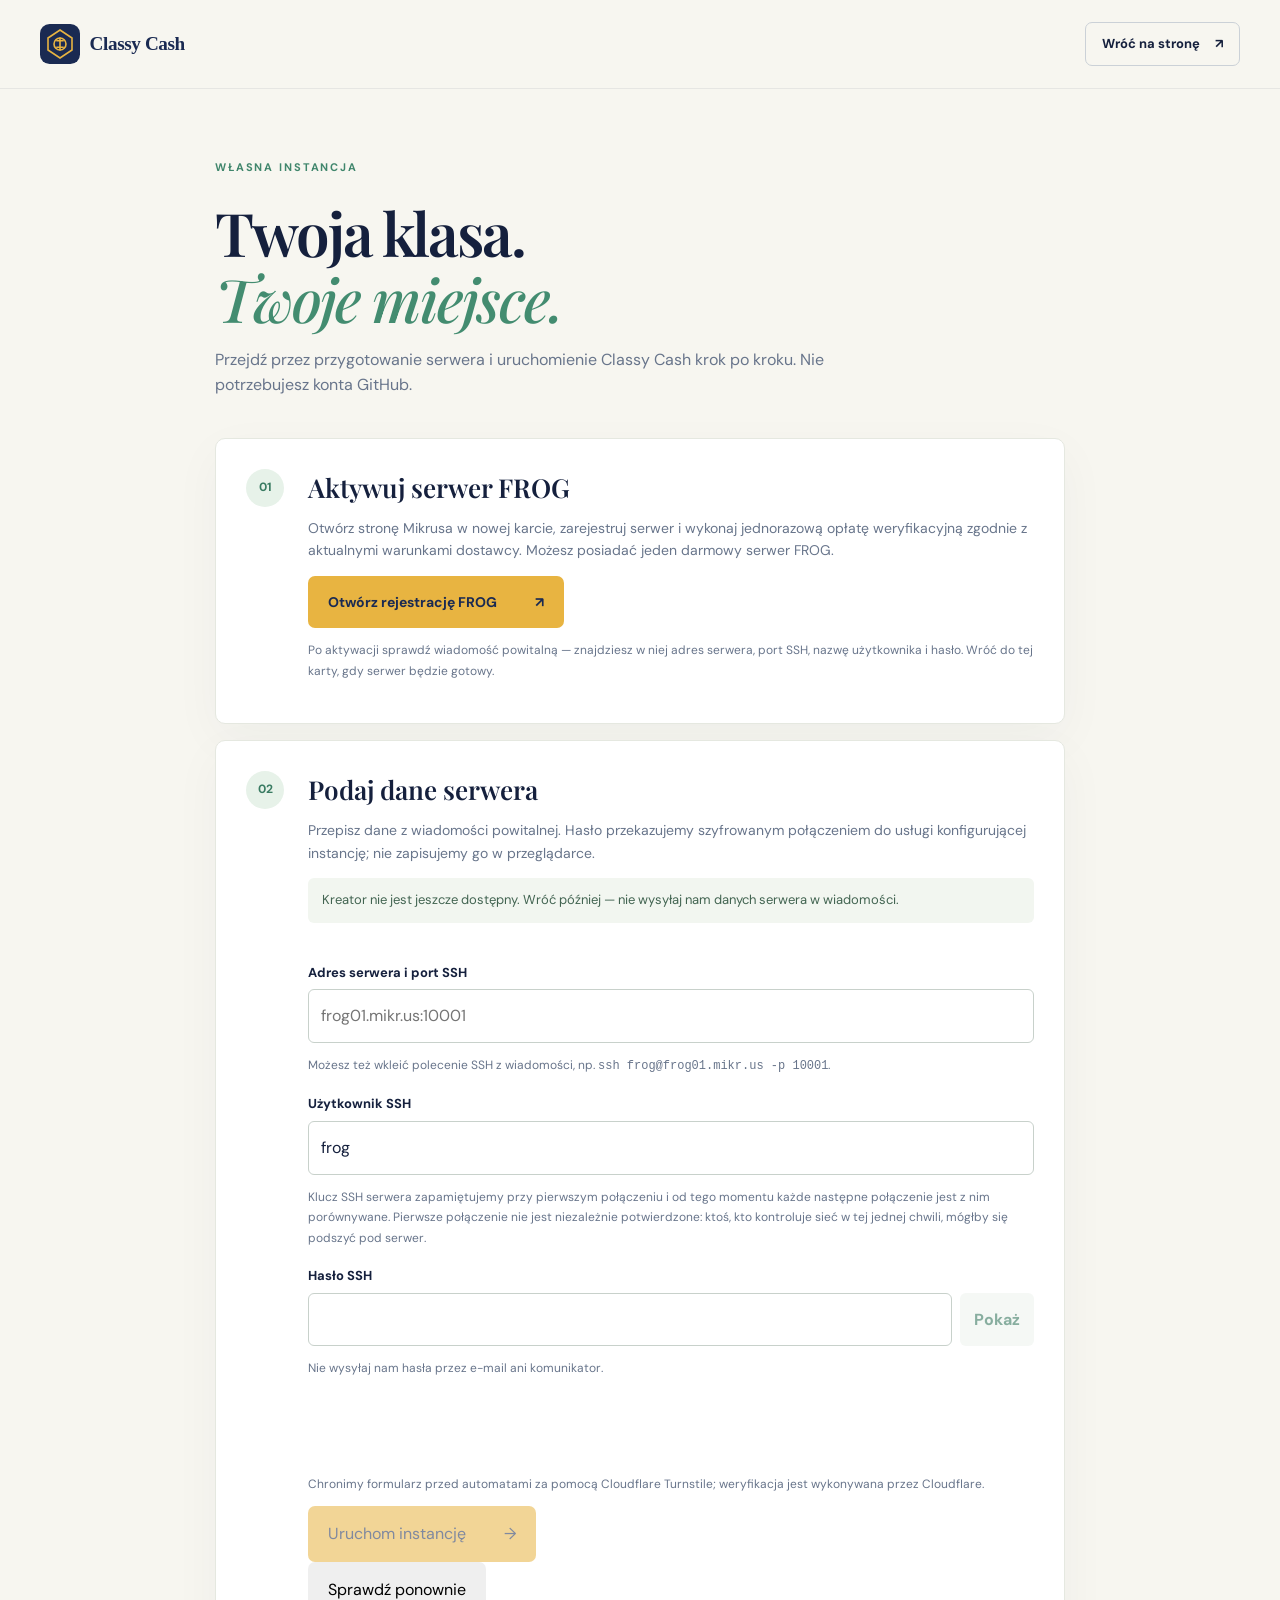
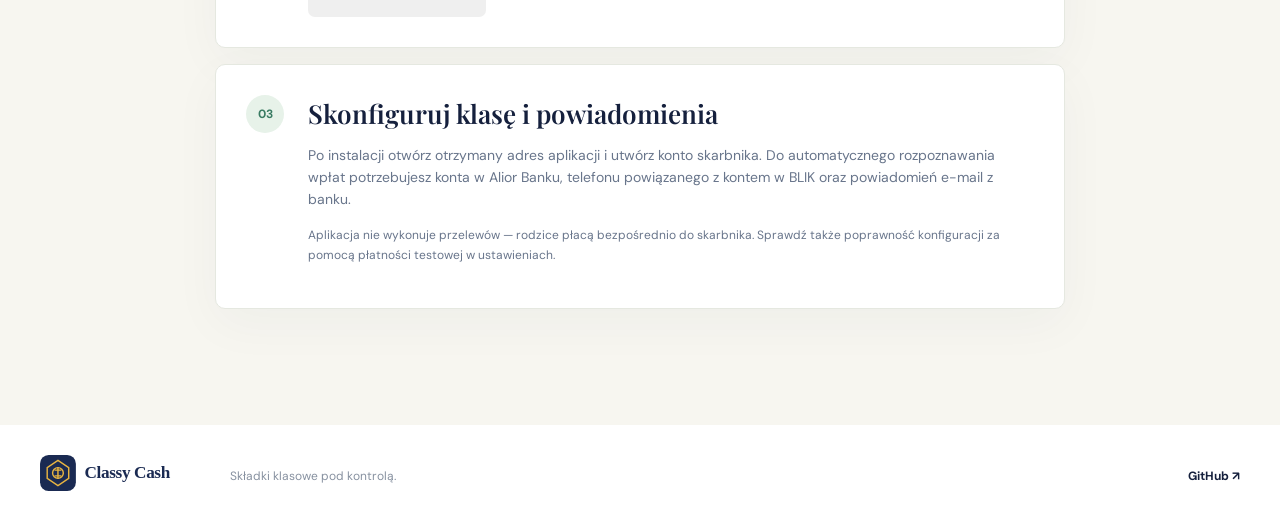
==== commit 40feccd6: "Use trust on first use for the SSH host key and watch long installs The owner chose automatic trust " ====
--- a/start.html
+++ b/start.html
@@ -21,11 +21,11 @@
       <form id="setup-form" novalidate>
         <fieldset id="setup-fields" disabled><label for="host">Adres serwera i port SSH</label><input id="host" name="host" placeholder="frog01.mikr.us:10001" autocomplete="off" autocapitalize="none" spellcheck="false" required><p class="wizard-hint">Możesz też wkleić polecenie SSH z wiadomości, np. <code>ssh frog@frog01.mikr.us -p 10001</code>.</p>
         <label for="login">Użytkownik SSH</label><input id="login" name="login" value="frog" autocomplete="username" autocapitalize="none" spellcheck="false" required>
-        <label for="fingerprint">Odcisk klucza SSH serwera</label><input id="fingerprint" name="fingerprint" placeholder="SHA256:…" autocomplete="off" autocapitalize="none" spellcheck="false" required><p class="wizard-hint">Zaloguj się raz własnym programem SSH, np. <code>ssh frog@frog01.mikr.us -p 10001</code>. Przed pytaniem o zaufanie wyświetli on wiersz „key fingerprint is SHA256:…”. Przepisz ten odcisk tutaj, a pytanie zakończ odpowiedzią <code>no</code> — hasła nie wpisuj. Dzięki temu hasło trafi na Twój serwer, a nie do podszywającego się pośrednika; porównujemy odcisk z kluczem, który widzimy z drugiej, niezależnej sieci.</p>
+        <p class="wizard-hint">Klucz SSH serwera zapamiętujemy przy pierwszym połączeniu i od tego momentu każde następne połączenie jest z nim porównywane. Pierwsze połączenie nie jest niezależnie potwierdzone: ktoś, kto kontroluje sieć w tej jednej chwili, mógłby się podszyć pod serwer.</p>
         <label for="password">Hasło SSH</label><div class="password-row"><input id="password" name="password" type="password" autocomplete="current-password" required><button id="show-password" type="button" aria-controls="password" aria-pressed="false">Pokaż</button></div><p class="wizard-hint">Nie wysyłaj nam hasła przez e-mail ani komunikator.</p>
         <div id="turnstile" class="turnstile"></div><p class="wizard-hint">Chronimy formularz przed automatami za pomocą Cloudflare Turnstile; weryfikacja jest wykonywana przez Cloudflare.</p>
                 <button class="button button-gold" type="submit">Uruchom instancję <span aria-hidden="true">→</span></button></fieldset>
-      </form><div id="claim-notice" class="wizard-notice" role="status" hidden><strong>Zapisz kod pierwszego uruchomienia:</strong> <code id="claim-code"></code><p class="wizard-hint">Będzie potrzebny do założenia konta skarbnika. Zapisz go w bezpiecznym miejscu — nie pokażemy go ponownie po zamknięciu tej karty.</p></div><div id="setup-status" class="wizard-notice" role="status" aria-live="polite" hidden></div>
+      </form><div id="claim-notice" class="wizard-notice" role="status" hidden><strong>Zapisz kod pierwszego uruchomienia:</strong> <code id="claim-code"></code><p class="wizard-hint">Będzie potrzebny do założenia konta skarbnika. Zapisz go w bezpiecznym miejscu — nie pokażemy go ponownie po zamknięciu tej karty.</p></div><div id="setup-status" class="wizard-notice" role="status" aria-live="polite" hidden></div><button id="check-again" class="button" type="button" hidden>Sprawdź ponownie</button>
     </div></section>
     <section class="wizard-card" aria-labelledby="finish-heading"><span class="wizard-number">03</span><div><h2 id="finish-heading">Skonfiguruj klasę i powiadomienia</h2><p>Po instalacji otwórz otrzymany adres aplikacji i utwórz konto skarbnika. Do automatycznego rozpoznawania wpłat potrzebujesz konta w Alior Banku, telefonu powiązanego z kontem w BLIK oraz powiadomień e-mail z banku.</p><p class="wizard-hint">Aplikacja nie wykonuje przelewów — rodzice płacą bezpośrednio do skarbnika. Sprawdź także poprawność konfiguracji za pomocą płatności testowej w ustawieniach.</p></div></section>
   </main>
